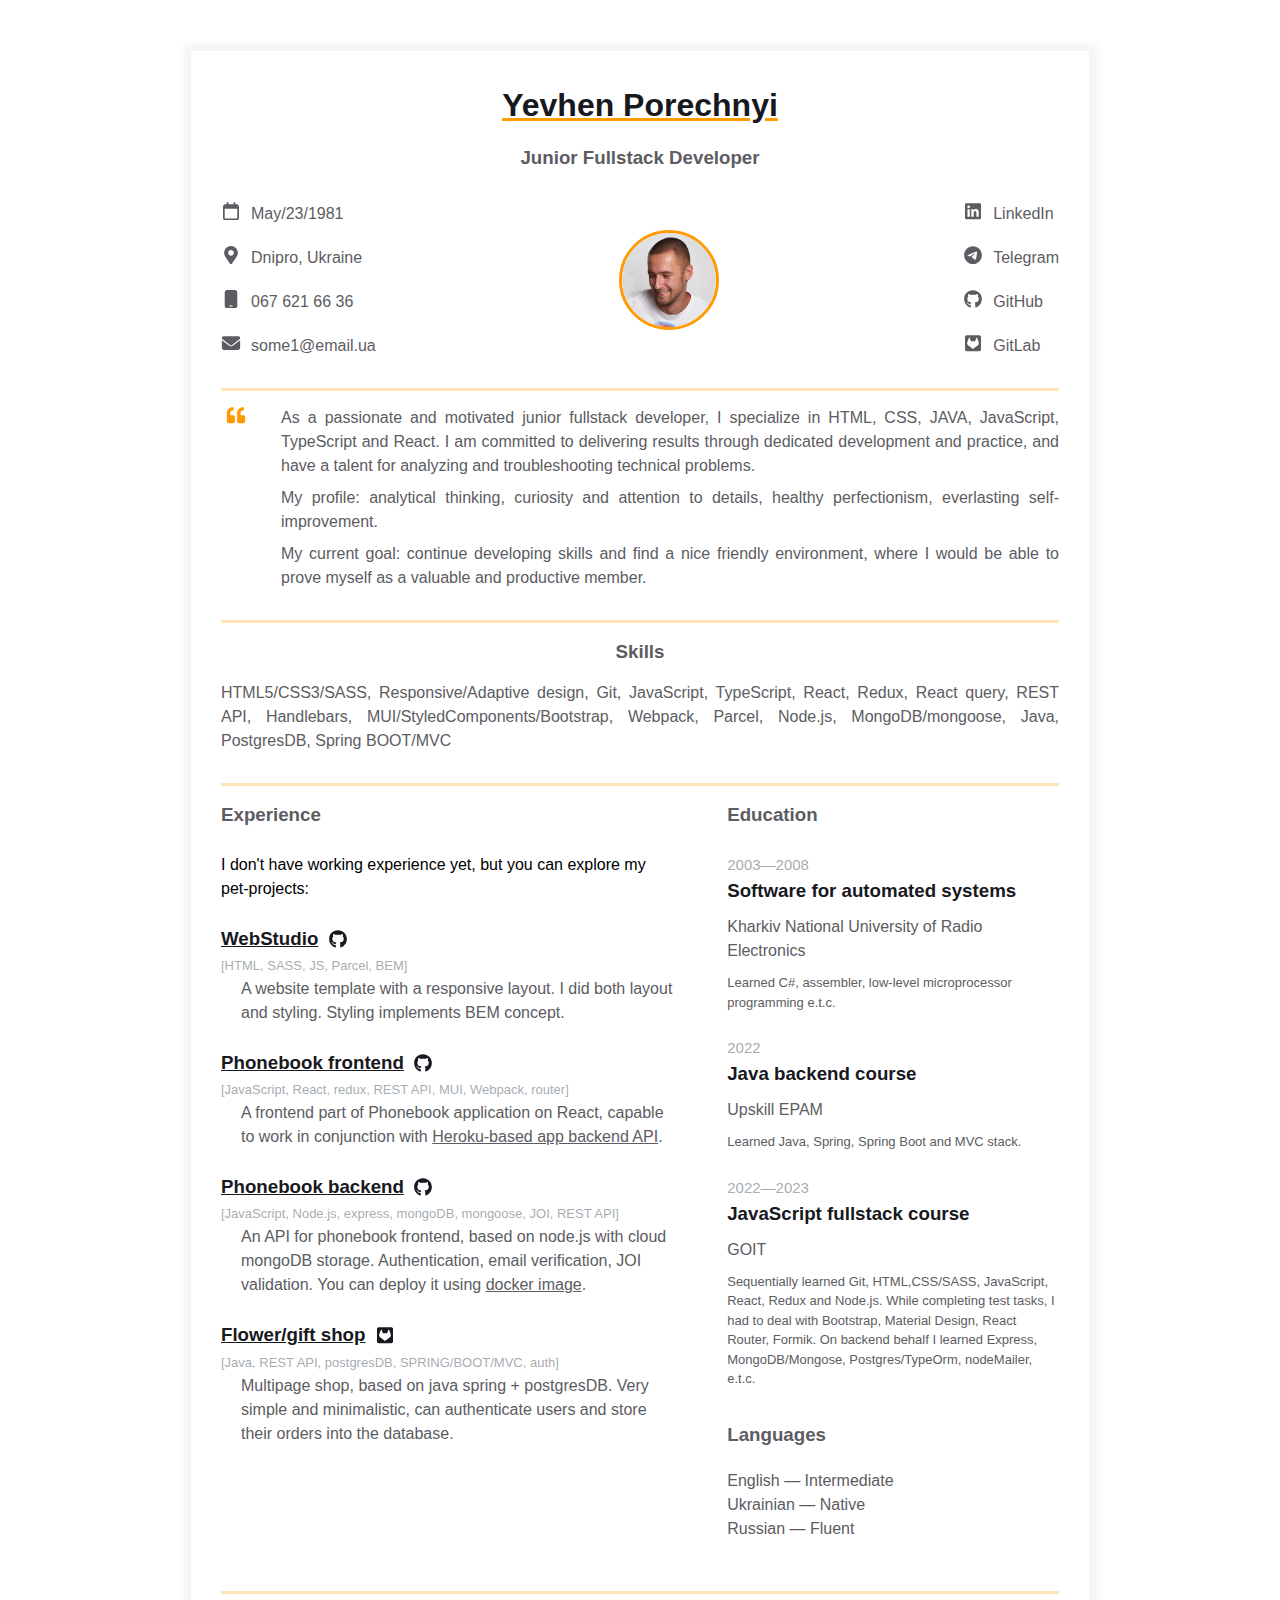
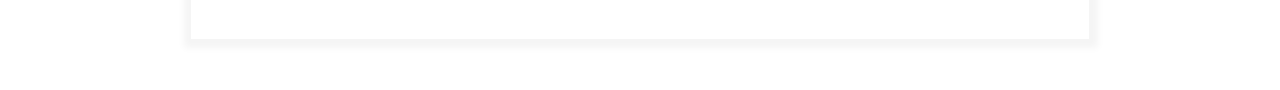
==== index.html @ d9908622 "Fill up education and languages sections. Adopt some styles to conform the data." ====
<!DOCTYPE html>
<html>
  <head>
    <meta charset="UTF-8" />
    <meta name="viewport" content="width=device-width, initial-scale=1" />
    <title>Résumé</title>
    <link rel="stylesheet" href="styles.css" />
  </head>
  <body>
    <main>
      <div class="resume">
        <div class="container">
          <div class="resume__block">
            <h1 class="contact-info__header">Yevhen Porechnyi</h1>
            <h3 class="contact-info__sub-header">Junior Fullstack Developer</h3>

            <div class="contact_info_container fh">
              <div class="contact-info__block">
                <div class="contact-info__item">
                  <div class="contact-info__item-icon-wrapper">
                    <svg class="contact-info__item-icon">
                      <use href="assets/icons.svg#calendar" />
                    </svg>
                  </div>
                  <span>May/23/1981</span>
                </div>
                <div class="contact-info__item">
                  <div class="contact-info__item-icon-wrapper">
                    <svg class="contact-info__item-icon">
                      <use href="assets/icons.svg#address" />
                    </svg>
                  </div>
                  <span>Dnipro, Ukraine</span>
                </div>
                <a href="tel: +380676216636" rel="author" class="contact-info__item">
                  <div class="contact-info__item-icon-wrapper">
                    <svg class="contact-info__item-icon">
                      <use href="assets/icons.svg#mobile" />
                    </svg>
                  </div>
                  <span>067 621 66 36</span>
                </a>
                <a href="email: some1@email.ua" rel="author" class="contact-info__item">
                  <div class="contact-info__item-icon-wrapper">
                    <svg class="contact-info__item-icon">
                      <use href="assets/icons.svg#envelope" />
                    </svg>
                  </div>
                  <span>some1@email.ua</span>
                </a>
              </div>

              <div class="contact-info__block contact-info__block--center">
                <img class="contact-info__avatar" src="assets/avatar.png" alt="Avatar" />
              </div>

              <div class="contact-info__block">
                <a href="https://www.linkedin.com/in/some14u" rel="author" class="contact-info__item">
                  <div class="contact-info__item-icon-wrapper">
                    <svg class="contact-info__item-icon">
                      <use href="assets/icons.svg#linkedIn" />
                    </svg>
                  </div>
                  <span>LinkedIn</span>
                </a>
                <a href="https://t.me/some14you" rel="author" class="contact-info__item">
                  <div class="contact-info__item-icon-wrapper">
                    <svg class="contact-info__item-icon">
                      <use href="assets/icons.svg#telegram" />
                    </svg>
                  </div>
                  <span>Telegram</span>
                </a>
                <a href="https://github.com/Some14u" rel="author" class="contact-info__item">
                  <div class="contact-info__item-icon-wrapper">
                    <svg class="contact-info__item-icon">
                      <use href="assets/icons.svg#gitHub" />
                    </svg>
                  </div>
                  <span>GitHub</span>
                </a>
                <a href="https://gitlab.com/Some14u" rel="author" class="contact-info__item">
                  <div class="contact-info__item-icon-wrapper">
                    <svg class="contact-info__item-icon">
                      <use href="assets/icons.svg#gitLab" />
                    </svg>
                  </div>
                  <span>GitLab</span>
                </a>
              </div>
            </div>
          </div>
        </div>
        <div class="container">
          <div class="resume__block">
            <div class="intro">
              <div class="intro__icon-wrapper">
                <svg class="intro__icon">
                  <use href="assets/icons.svg#quote" />
                </svg>
              </div>
              <div>
                <p class="intro_text">
                  As a passionate and motivated junior fullstack developer, I specialize in HTML, CSS, JAVA, JavaScript, TypeScript and React. I am committed to delivering results through dedicated
                  development and practice, and have a talent for analyzing and troubleshooting technical problems.
                </p>
                <p class="intro_text">My profile: analytical thinking, curiosity and attention to details, healthy perfectionism, everlasting self-improvement.</p>
                <p class="intro_text">My current goal: continue developing skills and find a nice friendly environment, where I would be able to prove myself as a valuable and productive member.</p>
              </div>
            </div>
          </div>
        </div>
        <div class="container">
          <div class="resume__block">
            <div class="skills">
              <h3 class="skills__header">Skills</h3>
              <p class="skills__text">
                HTML5/CSS3/SASS, Responsive/Adaptive design, Git, JavaScript, TypeScript, React, Redux, React query, REST API, Handlebars, MUI/StyledComponents/Bootstrap, Webpack, Parcel, Node.js,
                MongoDB/mongoose, Java, PostgresDB, Spring BOOT/MVC
              </p>
            </div>
          </div>
        </div>
        <div class="container">
          <div class="resume__block">
            <div class="main-info fh">
              <div class="experiences">
                <h3 class="experiences__header">Experience</h3>
                <p>I don't have working experience yet, but you can explore my pet-projects:</p>
                <div class="experiences__company-project">
                  <h3 class="experiences__company-project-name">
                    <a href="https://some14u.github.io/goit-markup-hw-08">WebStudio</a>
                    <a class="experiences__company-project-link-icon-wrapper" href="https://github.com/Some14u/goit-markup-hw-08">
                      <svg class="contact-info__item-icon">
                        <use href="assets/icons.svg#gitHub" />
                      </svg>
                    </a>
                  </h3>
                  <span class="experiences__company-project-skills">[HTML, SASS, JS, Parcel, BEM]</span>
                  <div class="experiences__company-project-description">A website template with a responsive layout. I did both layout and styling. Styling implements BEM concept.</div>
                </div>
                <div class="experiences__company-project">
                  <h3 class="experiences__company-project-name">
                    <a href="https://some14u.github.io/goit-react-hw-08-phonebook">Phonebook frontend</a>
                    <a class="experiences__company-project-link-icon-wrapper" href="https://github.com/Some14u/goit-react-hw-08-phonebook">
                      <svg class="contact-info__item-icon">
                        <use href="assets/icons.svg#gitHub" />
                      </svg>
                    </a>
                  </h3>
                  <span class="experiences__company-project-skills">[JavaScript, React, redux, REST API, MUI, Webpack, router]</span>
                  <div class="experiences__company-project-description">
                    A frontend part of Phonebook application on React, capable to work in conjunction with <a href="https://connections-api.herokuapp.com/docs/">Heroku-based app backend API</a>.
                  </div>
                </div>
                <div class="experiences__company-project">
                  <h3 class="experiences__company-project-name">
                    <a href="https://hub.docker.com/r/some14u/hw06-email">Phonebook backend</a>
                    <a class="experiences__company-project-link-icon-wrapper" href="https://github.com/Some14u/goit-nodejs-homework-phonebook">
                      <svg class="contact-info__item-icon">
                        <use href="assets/icons.svg#gitHub" />
                      </svg>
                    </a>
                  </h3>
                  <span class="experiences__company-project-skills">[JavaScript, Node.js, express, mongoDB, mongoose, JOI, REST API]</span>
                  <div class="experiences__company-project-description">
                    An API for phonebook frontend, based on node.js with cloud mongoDB storage. Authentication, email verification, JOI validation. You can deploy it using
                    <a href="https://hub.docker.com/r/some14u/hw06-email">docker image</a>.
                  </div>
                </div>
                <div class="experiences__company-project">
                  <h3 class="experiences__company-project-name">
                    <a href="https://gitlab.com/Some14u/capstone-project-epam/-/raw/main/Docs/Capstone%20project%20interface%20design.pdf">Flower/gift shop</a>
                    <a class="experiences__company-project-link-icon-wrapper" href="https://gitlab.com/Some14u/capstone-project-epam">
                      <svg class="contact-info__item-icon">
                        <use href="assets/icons.svg#gitLab" />
                      </svg>
                    </a>
                  </h3>
                  <span class="experiences__company-project-skills">[Java, REST API, postgresDB, SPRING/BOOT/MVC, auth]</span>
                  <div class="experiences__company-project-description">
                    Multipage shop, based on java spring + postgresDB. Very simple and minimalistic, can authenticate users and store their orders into the database.
                  </div>
                </div>
              </div>

              <div class="additional-info fv">
                <div class="additional-info fv">
                  <div class="additional-info__education">
                    <h3 class="additional-info__education-header">Education</h3>

                    <div class="additional-info__education-university">
                      <span class="additional-info__education-university-durability">2003—2008</span>
                      <h3 class="additional-info__education-university-speciality">Software for automated systems</h3>
                      <p class="additional-info__education-university-name">Kharkiv National University of Radio Electronics</p>
                      <p class="additional-info__education-university-info">Learned C#, assembler, low-level microprocessor programming e.t.c.</p>
                    </div>

                    <div class="additional-info__education-university">
                      <span class="additional-info__education-university-durability">2022</span>
                      <h3 class="additional-info__education-university-speciality">Java backend course</h3>
                      <p class="additional-info__education-university-name">Upskill EPAM</p>
                      <p class="additional-info__education-university-info">Learned Java, Spring, Spring Boot and MVC stack.</p>
                    </div>

                    <div class="additional-info__education-university">
                      <span class="additional-info__education-university-durability">2022—2023</span>
                      <h3 class="additional-info__education-university-speciality">JavaScript fullstack course</h3>
                      <p class="additional-info__education-university-name">GOIT</p>
                      <p class="additional-info__education-university-info">
                        Sequentially learned Git, HTML,CSS/SASS, JavaScript, React, Redux and Node.js. While completing test tasks, I had to deal with Bootstrap, Material Design, React Router, Formik.
                        On backend behalf I learned Express, MongoDB/Mongose, Postgres/TypeOrm, nodeMailer, e.t.c.
                      </p>
                    </div>
                  </div>
                  <div class="additional-info__languages">
                    <h3 class="additional-info__languages-header">Languages</h3>
                    <p class="additional-info__languages-item">English — Intermediate</p>
                    <p class="additional-info__languages-item">Ukrainian — Native</p>
                    <p class="additional-info__languages-item">Russian — Fluent</p>
                  </div>
                </div>
              </div>
            </div>
          </div>
        </div>
      </div>
    </main>
  </body>
</html>
---- styles.css ----
/* General styles */

* {
  margin: 0;
  padding: 0;
  box-sizing: border-box;
}

body {
  font-family: Arial, Helvetica, sans-serif;
  line-height: 1.5;

  --primary-text-color: #181820;
  --secondary-text-color: #5c5c62;
  --durability-text-color: #6a737d9c;
  --icon-color: #6a737d;
  --border-color: #ff9a0045;
  --text-decoration-color: #ff9a00;
}

.container {
  margin: 0 auto;
  padding: 0 30px;
  max-width: 900px;
}

.fh {
  display: flex;
  flex-direction: row;
  justify-content: space-between;
}

.fv {
  display: flex;
  flex-direction: column;
  justify-content: space-between;
}

.resume {
  margin: 50px auto;
  border: 1px solid #f5f5f5;
  box-shadow: 1px 1px 7px 7px #f5f5f5;
  padding: 30px 0;
  max-width: 900px;
}

.resume__block {
  border-bottom: 3px solid var(--border-color);
  padding-bottom: 30px;
  margin-bottom: 15px;
}

@media screen and (max-width: 576px) {

  .main-info,
  .contact_info_container {
    flex-direction: column;
  }

  .contact_info_container {
    align-items: center;
  }

  .contact-info__block:not(:last-child) {
    margin-bottom: 20px;
  }

  .experiences {
    margin-right: 0;
  }
}

/* Contact info styles */

.contact-info__header,
.contact-info__sub-header {
  text-align: center;
}

.contact-info__header {
  color: var(--primary-text-color);
  margin-bottom: 15px;
  text-decoration-color: var(--text-decoration-color);
  text-decoration-line: underline;
}

.contact-info__sub-header {
  color: var(--secondary-text-color);
  margin-bottom: 30px;
}

.contact-info__block {
  display: flex;
  flex-direction: column;
  justify-content: space-between;
}

.contact-info__block--center {
  justify-content: center;
}

.contact-info__item {
  color: var(--secondary-text-color);
  text-decoration: none;
  display: flex;
  justify-content: start;
}

.contact-info__item:not(:last-child) {
  margin-bottom: 20px;
}

.contact-info__item-icon-wrapper {
  margin-right: 10px;
  width: 20px;
  display: flex;
  justify-content: center;
}

.contact-info__item-icon path {
  fill: var(--icon-color);
}

.contact-info__item-icon {
  height: 1.1428rem;
  vertical-align: text-bottom;
}

.contact-info__avatar {
  border-radius: 50%;
  width: 100px;
  height: 100px;
  object-fit: cover;
  border: 3px solid;
  border-color: var(--text-decoration-color);
}

/* Intro and skills styles */

.intro {
  display: flex;
  justify-content: start;
}

.intro__icon-wrapper {
  margin-right: 30px;
  width: 30px;
  display: flex;
  justify-content: center;
}

.intro__icon {
  height: 1.1428rem;
  vertical-align: text-bottom;
}

.intro__icon use {
  color: var(--text-decoration-color);
}

.intro_text {
  color: var(--secondary-text-color);
  text-align: justify;
}

.intro_text:not(:last-child) {
  margin-bottom: .5em;
}

.skills__header {
  color: var(--secondary-text-color);
  text-align: center;
  margin-bottom: 15px;
}

.skills__text {
  color: var(--secondary-text-color);
  text-align: justify;
}

/* Experience and additional info styles */

.experiences {
  flex: 1 1 55%;
  display: flex;
  flex-direction: column;
  gap: 1.5em;
  margin-right: 50px;
}

.experiences__header {
  color: var(--secondary-text-color);
  text-align: left;
}

.experiences__company-project {
  color: var(--secondary-text-color);
}

.experiences__company-project-skills {
  color: var(--durability-text-color);
  text-align: left;
  margin-bottom: 10px;
  font-size: 13px;
}

.experiences__company-project-name {
  color: var(--primary-text-color);
  display: flex;
  gap: 0.5em;
}

.experiences__company-project-name a {
  color: var(--primary-text-color);
}

.experiences__company-project-link-icon-wrapper {
  margin-right: 10px;
  width: 20px;
  display: flex;
  justify-content: center;
  align-items: center;
}

.experiences__company-project-description {
  color: var(--secondary-text-color);
  padding-left: 20px;
}

.experiences__company-project-description a {
  color: var(--secondary-text-color);
}

.additional-info {
  flex: 1 1 40%;
}

.additional-info__education {
  margin-bottom: 2em;
  display: flex;
  flex-direction: column;
  gap: 1.5em;
}

.additional-info__education-header {
  color: var(--secondary-text-color);
  text-align: left;
}

.additional-info__education-university {
  color: var(--durability-text-color);
}

.additional-info__education-university-durability {
  color: var(--durability-text-color);
  text-align: left;
  margin-bottom: 10px;
  font-size: 15px;
}

.additional-info__education-university-speciality {
  color: var(--primary-text-color);
  text-align: left;
  margin-bottom: 10px;
}

.additional-info__education-university-name {
  color: var(--secondary-text-color);
  margin-bottom: 10px;
}

.additional-info__education-university-info {
  color: var(--secondary-text-color);
  font-size: 13px;
}

.additional-info__languages {
  margin-bottom: 20px;
}

.additional-info__languages-header {
  color: var(--secondary-text-color);
  text-align: left;
  margin-bottom: 20px;
}

.additional-info__languages-item {
  color: var(--secondary-text-color);
}
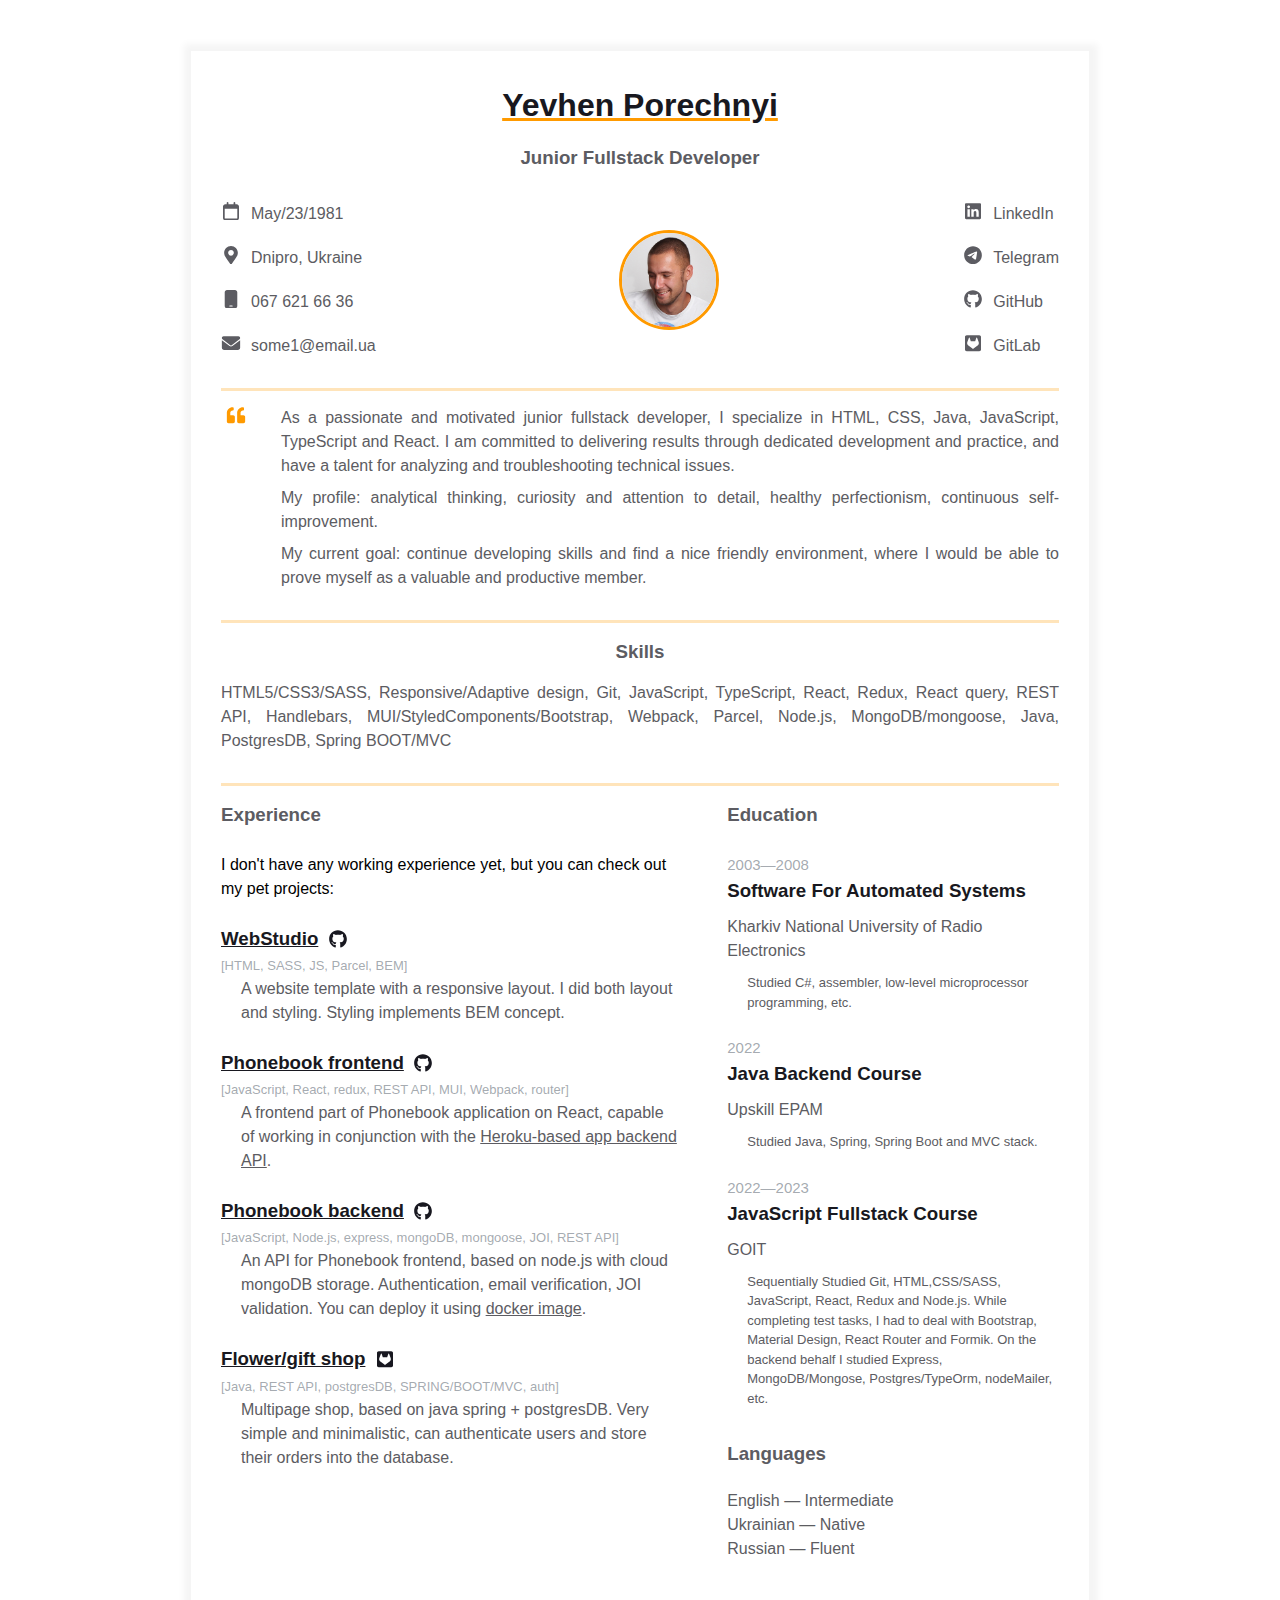
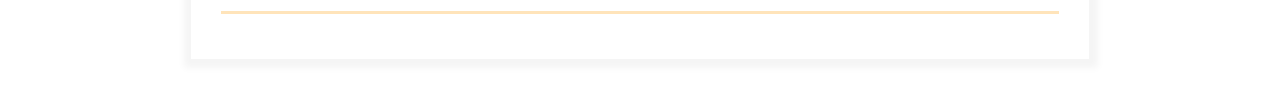
==== commit fa5f6b3e: "Fix minor style issues and various typos in the text" ====
--- a/index.html
+++ b/index.html
@@ -101,10 +101,10 @@
               </div>
               <div>
                 <p class="intro_text">
-                  As a passionate and motivated junior fullstack developer, I specialize in HTML, CSS, JAVA, JavaScript, TypeScript and React. I am committed to delivering results through dedicated
-                  development and practice, and have a talent for analyzing and troubleshooting technical problems.
+                  As a passionate and motivated junior fullstack developer, I specialize in HTML, CSS, Java, JavaScript, TypeScript and React. I am committed to delivering results through dedicated
+                  development and practice, and have a talent for analyzing and troubleshooting technical issues.
                 </p>
-                <p class="intro_text">My profile: analytical thinking, curiosity and attention to details, healthy perfectionism, everlasting self-improvement.</p>
+                <p class="intro_text">My profile: analytical thinking, curiosity and attention to detail, healthy perfectionism, continuous self-improvement.</p>
                 <p class="intro_text">My current goal: continue developing skills and find a nice friendly environment, where I would be able to prove myself as a valuable and productive member.</p>
               </div>
             </div>
@@ -126,7 +126,7 @@
             <div class="main-info fh">
               <div class="experiences">
                 <h3 class="experiences__header">Experience</h3>
-                <p>I don't have working experience yet, but you can explore my pet-projects:</p>
+                <p>I don't have any working experience yet, but you can check out my pet projects:</p>
                 <div class="experiences__company-project">
                   <h3 class="experiences__company-project-name">
                     <a href="https://some14u.github.io/goit-markup-hw-08">WebStudio</a>
@@ -150,7 +150,8 @@
                   </h3>
                   <span class="experiences__company-project-skills">[JavaScript, React, redux, REST API, MUI, Webpack, router]</span>
                   <div class="experiences__company-project-description">
-                    A frontend part of Phonebook application on React, capable to work in conjunction with <a href="https://connections-api.herokuapp.com/docs/">Heroku-based app backend API</a>.
+                    A frontend part of Phonebook application on React, capable of working in conjunction with the
+                    <a href="https://connections-api.herokuapp.com/docs/">Heroku-based app backend API</a>.
                   </div>
                 </div>
                 <div class="experiences__company-project">
@@ -164,7 +165,7 @@
                   </h3>
                   <span class="experiences__company-project-skills">[JavaScript, Node.js, express, mongoDB, mongoose, JOI, REST API]</span>
                   <div class="experiences__company-project-description">
-                    An API for phonebook frontend, based on node.js with cloud mongoDB storage. Authentication, email verification, JOI validation. You can deploy it using
+                    An API for Phonebook frontend, based on node.js with cloud mongoDB storage. Authentication, email verification, JOI validation. You can deploy it using
                     <a href="https://hub.docker.com/r/some14u/hw06-email">docker image</a>.
                   </div>
                 </div>
@@ -191,25 +192,25 @@
 
                     <div class="additional-info__education-university">
                       <span class="additional-info__education-university-durability">2003—2008</span>
-                      <h3 class="additional-info__education-university-speciality">Software for automated systems</h3>
+                      <h3 class="additional-info__education-university-speciality">Software For Automated Systems</h3>
                       <p class="additional-info__education-university-name">Kharkiv National University of Radio Electronics</p>
-                      <p class="additional-info__education-university-info">Learned C#, assembler, low-level microprocessor programming e.t.c.</p>
+                      <p class="additional-info__education-university-info">Studied C#, assembler, low-level microprocessor programming, etc.</p>
                     </div>
 
                     <div class="additional-info__education-university">
                       <span class="additional-info__education-university-durability">2022</span>
-                      <h3 class="additional-info__education-university-speciality">Java backend course</h3>
+                      <h3 class="additional-info__education-university-speciality">Java Backend Course</h3>
                       <p class="additional-info__education-university-name">Upskill EPAM</p>
-                      <p class="additional-info__education-university-info">Learned Java, Spring, Spring Boot and MVC stack.</p>
+                      <p class="additional-info__education-university-info">Studied Java, Spring, Spring Boot and MVC stack.</p>
                     </div>
 
                     <div class="additional-info__education-university">
                       <span class="additional-info__education-university-durability">2022—2023</span>
-                      <h3 class="additional-info__education-university-speciality">JavaScript fullstack course</h3>
+                      <h3 class="additional-info__education-university-speciality">JavaScript Fullstack Course</h3>
                       <p class="additional-info__education-university-name">GOIT</p>
                       <p class="additional-info__education-university-info">
-                        Sequentially learned Git, HTML,CSS/SASS, JavaScript, React, Redux and Node.js. While completing test tasks, I had to deal with Bootstrap, Material Design, React Router, Formik.
-                        On backend behalf I learned Express, MongoDB/Mongose, Postgres/TypeOrm, nodeMailer, e.t.c.
+                        Sequentially Studied Git, HTML,CSS/SASS, JavaScript, React, Redux and Node.js. While completing test tasks, I had to deal with Bootstrap, Material Design, React Router and
+                        Formik. On the backend behalf I studied Express, MongoDB/Mongose, Postgres/TypeOrm, nodeMailer, etc.
                       </p>
                     </div>
                   </div>
--- a/styles.css
+++ b/styles.css
@@ -48,26 +48,6 @@
   border-bottom: 3px solid var(--border-color);
   padding-bottom: 30px;
   margin-bottom: 15px;
-}
-
-@media screen and (max-width: 576px) {
-
-  .main-info,
-  .contact_info_container {
-    flex-direction: column;
-  }
-
-  .contact_info_container {
-    align-items: center;
-  }
-
-  .contact-info__block:not(:last-child) {
-    margin-bottom: 20px;
-  }
-
-  .experiences {
-    margin-right: 0;
-  }
 }
 
 /* Contact info styles */
@@ -272,6 +252,7 @@
 .additional-info__education-university-info {
   color: var(--secondary-text-color);
   font-size: 13px;
+  padding-left: 20px;
 }
 
 .additional-info__languages {
@@ -286,4 +267,27 @@
 
 .additional-info__languages-item {
   color: var(--secondary-text-color);
+}
+
+/* Media queries (should be here to override selectors with equal specificity) */
+
+@media screen and (max-width: 576px) {
+
+  .main-info,
+  .contact_info_container {
+    flex-direction: column;
+  }
+
+  .contact_info_container {
+    align-items: center;
+  }
+
+  .contact-info__block:not(:last-child) {
+    margin-bottom: 20px;
+  }
+
+  .experiences {
+    margin-right: 0;
+    margin-bottom: 2em;
+  }
 }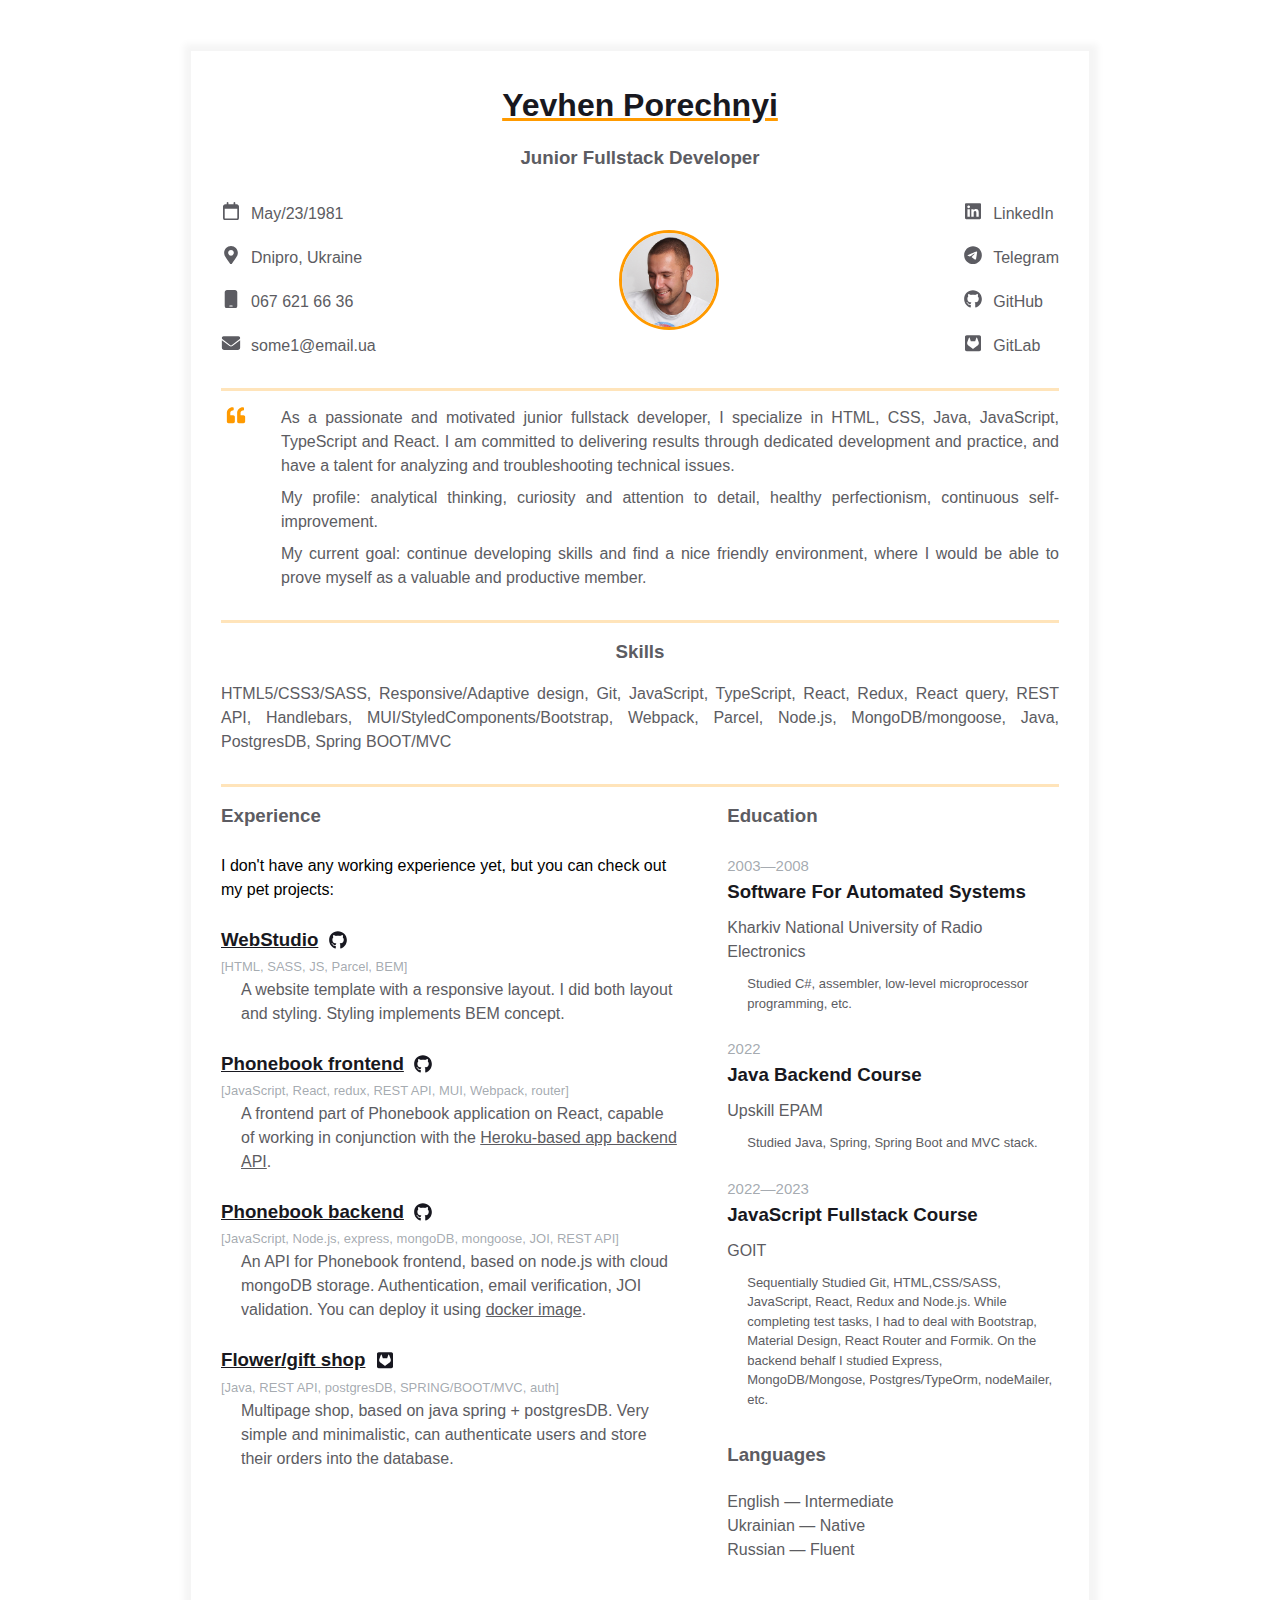
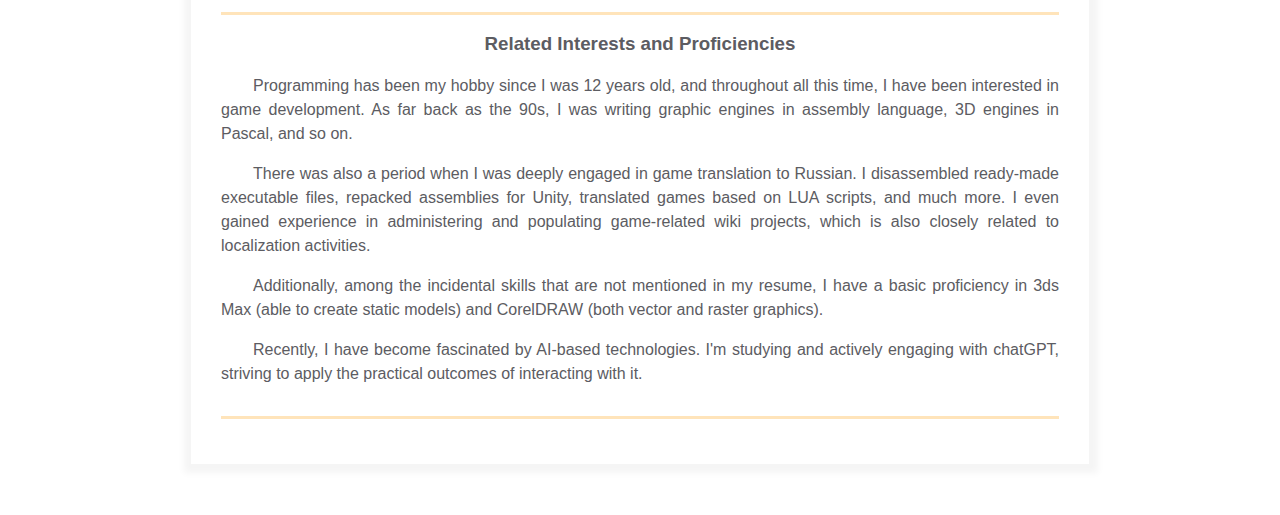
==== commit eefa2472: "Add Related Interests and Proficiencies section" ====
--- a/index.html
+++ b/index.html
@@ -225,6 +225,28 @@
             </div>
           </div>
         </div>
+        <div class="container">
+          <div class="resume__block">
+            <div class="related-interests">
+              <h3 class="related-interests__header">Related Interests and Proficiencies</h3>
+              <p class="related-interests__text">
+                Programming has been my hobby since I was 12 years old, and throughout all this time, I have been interested in game development. As far back as the 90s, I was writing graphic engines
+                in assembly language, 3D engines in Pascal, and so on.
+              </p>
+              <p class="related-interests__text">
+                There was also a period when I was deeply engaged in game translation to Russian. I disassembled ready-made executable files, repacked assemblies for Unity, translated games based on
+                LUA scripts, and much more. I even gained experience in administering and populating game-related wiki projects, which is also closely related to localization activities.
+              </p>
+              <p class="related-interests__text">
+                Additionally, among the incidental skills that are not mentioned in my resume, I have a basic proficiency in 3ds Max (able to create static models) and CorelDRAW (both vector and
+                raster graphics).
+              </p>
+              <p class="related-interests__text">
+                Recently, I have become fascinated by AI-based technologies. I'm studying and actively engaging with chatGPT, striving to apply the practical outcomes of interacting with it.
+              </p>
+            </div>
+          </div>
+        </div>
       </div>
     </main>
   </body>
--- a/styles.css
+++ b/styles.css
@@ -115,7 +115,7 @@
   border-color: var(--text-decoration-color);
 }
 
-/* Intro and skills styles */
+/* Intro, skills and related interests styles */
 
 .intro {
   display: flex;
@@ -147,15 +147,27 @@
   margin-bottom: .5em;
 }
 
-.skills__header {
+.skills,
+.related-interests {
+  display: flex;
+  flex-direction: column;
+  gap: 1em;
+}
+
+.skills__header,
+.related-interests__header {
   color: var(--secondary-text-color);
   text-align: center;
-  margin-bottom: 15px;
-}
-
-.skills__text {
+}
+
+.skills__text,
+.related-interests__text {
   color: var(--secondary-text-color);
   text-align: justify;
+}
+
+.related-interests__text {
+  text-indent: 2em;
 }
 
 /* Experience and additional info styles */
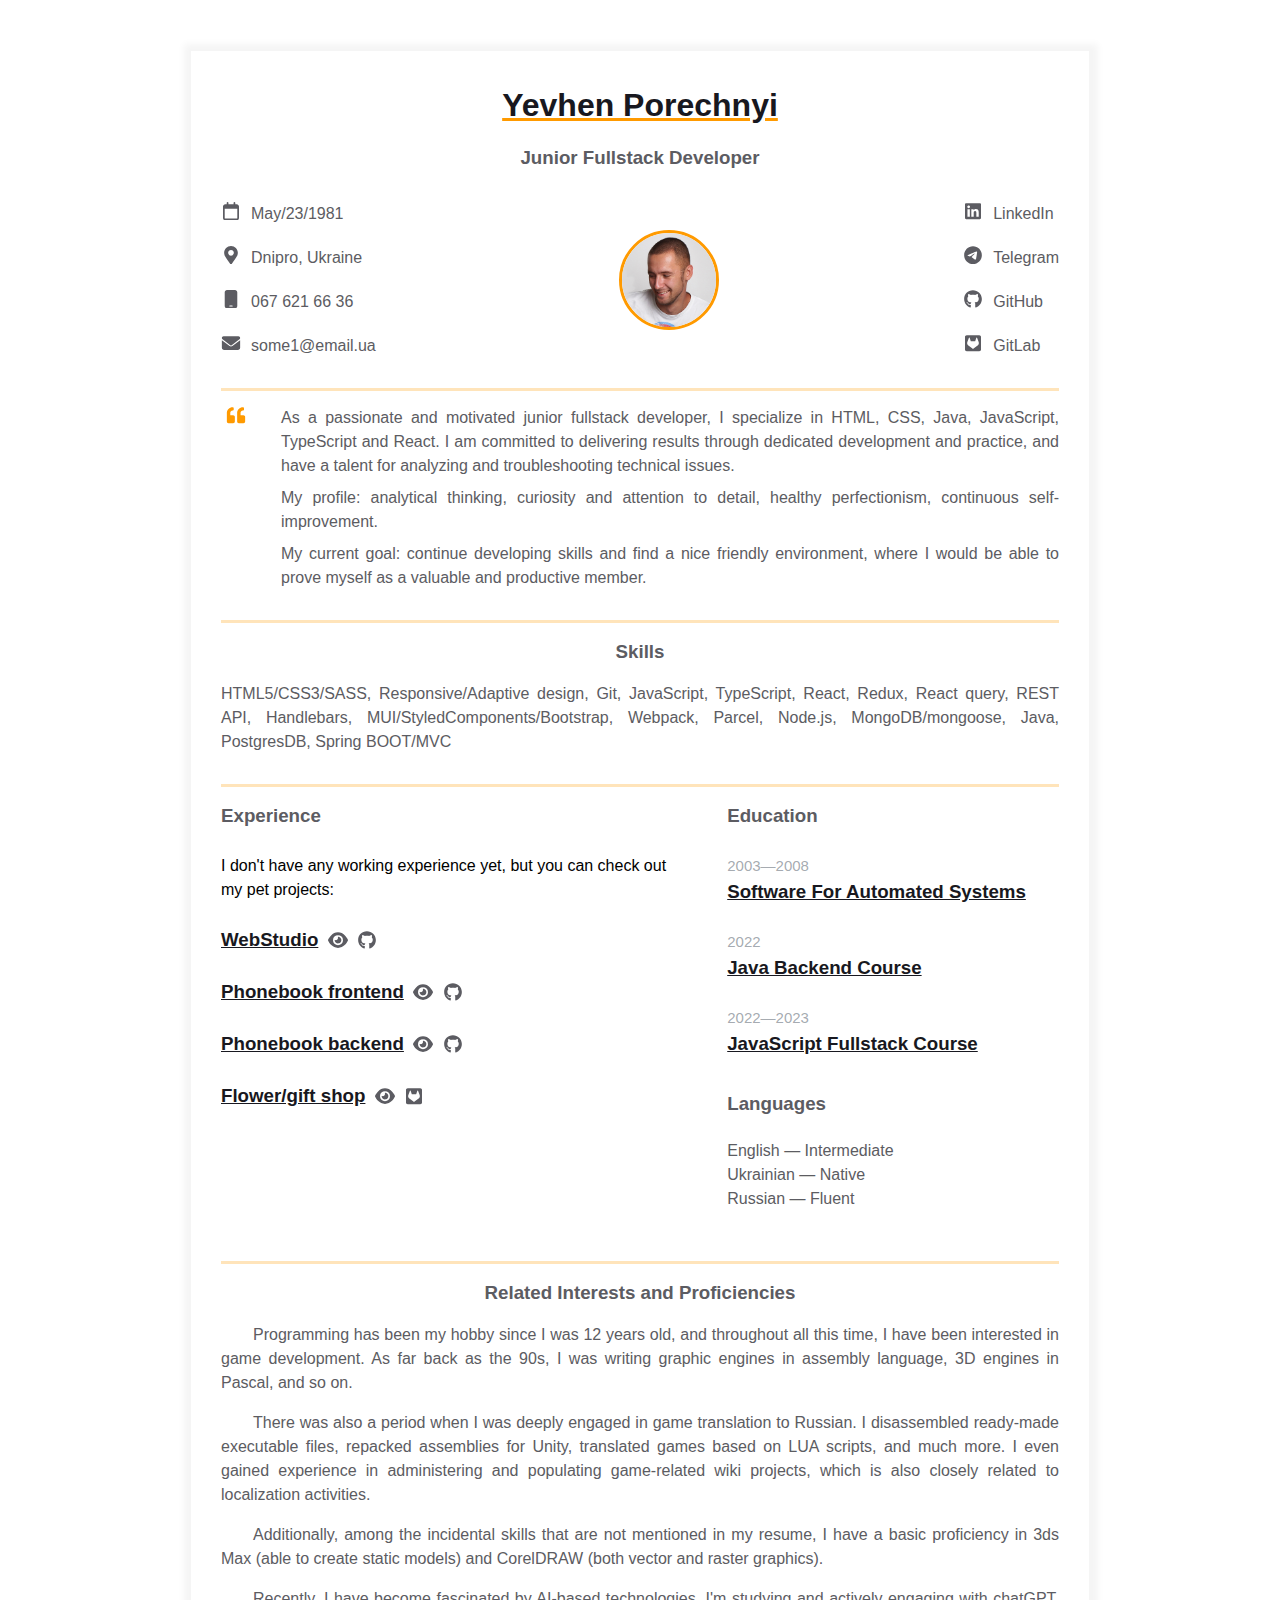
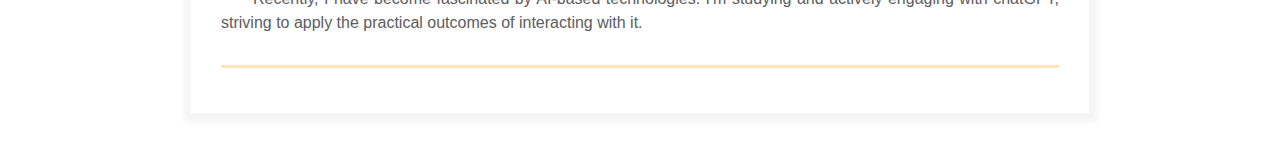
==== commit 2782a71f: "Make all experience and education elements interactively collapsible" ====
--- a/index.html
+++ b/index.html
@@ -129,58 +129,86 @@
                 <p>I don't have any working experience yet, but you can check out my pet projects:</p>
                 <div class="experiences__company-project">
                   <h3 class="experiences__company-project-name">
-                    <a href="https://some14u.github.io/goit-markup-hw-08">WebStudio</a>
+                    <a href="#" class="experiences__company-project toggler" aria-expanded="false" aria-controls="web-studio-content">WebStudio</a>
+                    <a class="experiences__company-project-link-icon-wrapper" href="https://some14u.github.io/goit-markup-hw-08">
+                      <svg class="contact-info__item-icon">
+                        <use href="assets/icons.svg#eye" />
+                      </svg>
+                    </a>
                     <a class="experiences__company-project-link-icon-wrapper" href="https://github.com/Some14u/goit-markup-hw-08">
                       <svg class="contact-info__item-icon">
                         <use href="assets/icons.svg#gitHub" />
                       </svg>
                     </a>
                   </h3>
-                  <span class="experiences__company-project-skills">[HTML, SASS, JS, Parcel, BEM]</span>
-                  <div class="experiences__company-project-description">A website template with a responsive layout. I did both layout and styling. Styling implements BEM concept.</div>
+                  <div class="experiences__company-project collapsible-content" id="web-studio-content">
+                    <span class="experiences__company-project-skills">[HTML, SASS, JS, Parcel, BEM]</span>
+                    <div class="experiences__company-project-description">A website template with a responsive layout. I did both layout and styling. Styling implements BEM concept.</div>
+                  </div>
                 </div>
                 <div class="experiences__company-project">
                   <h3 class="experiences__company-project-name">
-                    <a href="https://some14u.github.io/goit-react-hw-08-phonebook">Phonebook frontend</a>
+                    <a href="#" class="experiences__company-project toggler" aria-expanded="false" aria-controls="phonebook-frontend-content">Phonebook frontend</a>
+                    <a class="experiences__company-project-link-icon-wrapper" href="https://some14u.github.io/goit-react-hw-08-phonebook">
+                      <svg class="contact-info__item-icon">
+                        <use href="assets/icons.svg#eye" />
+                      </svg>
+                    </a>
                     <a class="experiences__company-project-link-icon-wrapper" href="https://github.com/Some14u/goit-react-hw-08-phonebook">
                       <svg class="contact-info__item-icon">
                         <use href="assets/icons.svg#gitHub" />
                       </svg>
                     </a>
                   </h3>
-                  <span class="experiences__company-project-skills">[JavaScript, React, redux, REST API, MUI, Webpack, router]</span>
-                  <div class="experiences__company-project-description">
-                    A frontend part of Phonebook application on React, capable of working in conjunction with the
-                    <a href="https://connections-api.herokuapp.com/docs/">Heroku-based app backend API</a>.
+                  <div class="experiences__company-project collapsible-content" id="phonebook-frontend-content">
+                    <span class="experiences__company-project-skills">[JavaScript, React, redux, REST API, MUI, Webpack, router]</span>
+                    <div class="experiences__company-project-description">
+                      A frontend part of Phonebook application on React, capable of working in conjunction with the
+                      <a href="https://connections-api.herokuapp.com/docs/">Heroku-based app backend API</a>.
+                    </div>
                   </div>
                 </div>
                 <div class="experiences__company-project">
                   <h3 class="experiences__company-project-name">
-                    <a href="https://hub.docker.com/r/some14u/hw06-email">Phonebook backend</a>
+                    <a href="#" class="experiences__company-project toggler" aria-expanded="false" aria-controls="phonebook-backend-content">Phonebook backend</a>
+                    <a class="experiences__company-project-link-icon-wrapper" href="https://hub.docker.com/r/some14u/hw06-email">
+                      <svg class="contact-info__item-icon">
+                        <use href="assets/icons.svg#eye" />
+                      </svg>
+                    </a>
                     <a class="experiences__company-project-link-icon-wrapper" href="https://github.com/Some14u/goit-nodejs-homework-phonebook">
                       <svg class="contact-info__item-icon">
                         <use href="assets/icons.svg#gitHub" />
                       </svg>
                     </a>
                   </h3>
-                  <span class="experiences__company-project-skills">[JavaScript, Node.js, express, mongoDB, mongoose, JOI, REST API]</span>
-                  <div class="experiences__company-project-description">
-                    An API for Phonebook frontend, based on node.js with cloud mongoDB storage. Authentication, email verification, JOI validation. You can deploy it using
-                    <a href="https://hub.docker.com/r/some14u/hw06-email">docker image</a>.
+                  <div class="experiences__company-project collapsible-content" id="phonebook-backend-content">
+                    <span class="experiences__company-project-skills">[JavaScript, Node.js, express, mongoDB, mongoose, JOI, REST API]</span>
+                    <div class="experiences__company-project-description">
+                      An API for Phonebook frontend, based on node.js with cloud mongoDB storage. Authentication, email verification, JOI validation. You can deploy it using
+                      <a href="https://hub.docker.com/r/some14u/hw06-email">docker image</a>.
+                    </div>
                   </div>
                 </div>
                 <div class="experiences__company-project">
                   <h3 class="experiences__company-project-name">
-                    <a href="https://gitlab.com/Some14u/capstone-project-epam/-/raw/main/Docs/Capstone%20project%20interface%20design.pdf">Flower/gift shop</a>
+                    <a href="#" class="experiences__company-project toggler" aria-expanded="false" aria-controls="flower-gift-shop-content">Flower/gift shop</a>
+                    <a class="experiences__company-project-link-icon-wrapper" href="https://gitlab.com/Some14u/capstone-project-epam/-/raw/main/Docs/Capstone%20project%20interface%20design.pdf">
+                      <svg class="contact-info__item-icon">
+                        <use href="assets/icons.svg#eye" />
+                      </svg>
+                    </a>
                     <a class="experiences__company-project-link-icon-wrapper" href="https://gitlab.com/Some14u/capstone-project-epam">
                       <svg class="contact-info__item-icon">
                         <use href="assets/icons.svg#gitLab" />
                       </svg>
                     </a>
                   </h3>
-                  <span class="experiences__company-project-skills">[Java, REST API, postgresDB, SPRING/BOOT/MVC, auth]</span>
-                  <div class="experiences__company-project-description">
-                    Multipage shop, based on java spring + postgresDB. Very simple and minimalistic, can authenticate users and store their orders into the database.
+                  <div class="experiences__company-project collapsible-content" id="flower-gift-shop-content">
+                    <span class="experiences__company-project-skills">[Java, REST API, postgresDB, SPRING/BOOT/MVC, auth]</span>
+                    <div class="experiences__company-project-description">
+                      Multipage shop, based on java spring + postgresDB. Very simple and minimalistic, can authenticate users and store their orders into the database.
+                    </div>
                   </div>
                 </div>
               </div>
@@ -192,26 +220,38 @@
 
                     <div class="additional-info__education-university">
                       <span class="additional-info__education-university-durability">2003—2008</span>
-                      <h3 class="additional-info__education-university-speciality">Software For Automated Systems</h3>
-                      <p class="additional-info__education-university-name">Kharkiv National University of Radio Electronics</p>
-                      <p class="additional-info__education-university-info">Studied C#, assembler, low-level microprocessor programming, etc.</p>
+                      <h3 class="additional-info__education-university-speciality">
+                        <a href="#" class="experiences__company-project toggler" aria-expanded="false" aria-controls="knure-content">Software For Automated Systems</a>
+                      </h3>
+                      <div class="additional-info__education-university collapsible-content" id="knure-content">
+                        <p class="additional-info__education-university-name">Kharkiv National University of Radio Electronics</p>
+                        <p class="additional-info__education-university-info">Studied C#, assembler, low-level microprocessor programming, etc.</p>
+                      </div>
                     </div>
 
                     <div class="additional-info__education-university">
                       <span class="additional-info__education-university-durability">2022</span>
-                      <h3 class="additional-info__education-university-speciality">Java Backend Course</h3>
-                      <p class="additional-info__education-university-name">Upskill EPAM</p>
-                      <p class="additional-info__education-university-info">Studied Java, Spring, Spring Boot and MVC stack.</p>
+                      <h3 class="additional-info__education-university-speciality">
+                        <a href="#" class="experiences__company-project toggler" aria-expanded="false" aria-controls="epam-content">Java Backend Course</a>
+                      </h3>
+                      <div class="additional-info__education-university collapsible-content" id="epam-content">
+                        <p class="additional-info__education-university-name">Upskill EPAM</p>
+                        <p class="additional-info__education-university-info">Studied Java, Spring, Spring Boot and MVC stack.</p>
+                      </div>
                     </div>
 
                     <div class="additional-info__education-university">
                       <span class="additional-info__education-university-durability">2022—2023</span>
-                      <h3 class="additional-info__education-university-speciality">JavaScript Fullstack Course</h3>
-                      <p class="additional-info__education-university-name">GOIT</p>
-                      <p class="additional-info__education-university-info">
-                        Sequentially Studied Git, HTML,CSS/SASS, JavaScript, React, Redux and Node.js. While completing test tasks, I had to deal with Bootstrap, Material Design, React Router and
-                        Formik. On the backend behalf I studied Express, MongoDB/Mongose, Postgres/TypeOrm, nodeMailer, etc.
-                      </p>
+                      <h3 class="additional-info__education-university-speciality">
+                        <a href="#" class="experiences__company-project toggler" aria-expanded="false" aria-controls="goit-content">JavaScript Fullstack Course</a>
+                      </h3>
+                      <div class="additional-info__education-university collapsible-content" id="goit-content">
+                        <p class="additional-info__education-university-name">GOIT</p>
+                        <p class="additional-info__education-university-info">
+                          Sequentially Studied Git, HTML,CSS/SASS, JavaScript, React, Redux and Node.js. While completing test tasks, I had to deal with Bootstrap, Material Design, React Router and
+                          Formik. On the backend behalf I studied Express, MongoDB/Mongose, Postgres/TypeOrm, nodeMailer, etc.
+                        </p>
+                      </div>
                     </div>
                   </div>
                   <div class="additional-info__languages">
@@ -249,5 +289,20 @@
         </div>
       </div>
     </main>
+    <script>
+      const togglers = document.querySelectorAll("[class$='toggler']");
+
+      togglers.forEach((toggler) => {
+        toggler.addEventListener("click", (e) => {
+          e.preventDefault();
+          const content = document.getElementById(toggler.getAttribute("aria-controls"));
+
+          const isOpen = toggler.getAttribute("aria-expanded") === "true";
+          toggler.setAttribute("aria-expanded", !isOpen);
+
+          content.style.maxHeight = isOpen ? null : content.scrollHeight + "px";
+        });
+      });
+    </script>
   </body>
 </html>
--- a/styles.css
+++ b/styles.css
@@ -48,6 +48,16 @@
   border-bottom: 3px solid var(--border-color);
   padding-bottom: 30px;
   margin-bottom: 15px;
+}
+
+.collapsible-content {
+  max-height: 0;
+  overflow: hidden;
+  transition: max-height 0.3s ease;
+}
+
+a.toggler {
+  color: var(--primary-text-color);
 }
 
 /* Contact info styles */
@@ -189,6 +199,18 @@
   color: var(--secondary-text-color);
 }
 
+.experiences__company-project-name {
+  color: var(--primary-text-color);
+  display: flex;
+  gap: 0.5em;
+}
+
+.collapsible-content {
+  max-height: 0;
+  overflow: hidden;
+  transition: max-height 0.3s ease;
+}
+
 .experiences__company-project-skills {
   color: var(--durability-text-color);
   text-align: left;
@@ -196,18 +218,8 @@
   font-size: 13px;
 }
 
-.experiences__company-project-name {
-  color: var(--primary-text-color);
-  display: flex;
-  gap: 0.5em;
-}
-
-.experiences__company-project-name a {
-  color: var(--primary-text-color);
-}
-
 .experiences__company-project-link-icon-wrapper {
-  margin-right: 10px;
+  color: var(--secondary-text-color);
   width: 20px;
   display: flex;
   justify-content: center;
@@ -253,7 +265,6 @@
 .additional-info__education-university-speciality {
   color: var(--primary-text-color);
   text-align: left;
-  margin-bottom: 10px;
 }
 
 .additional-info__education-university-name {
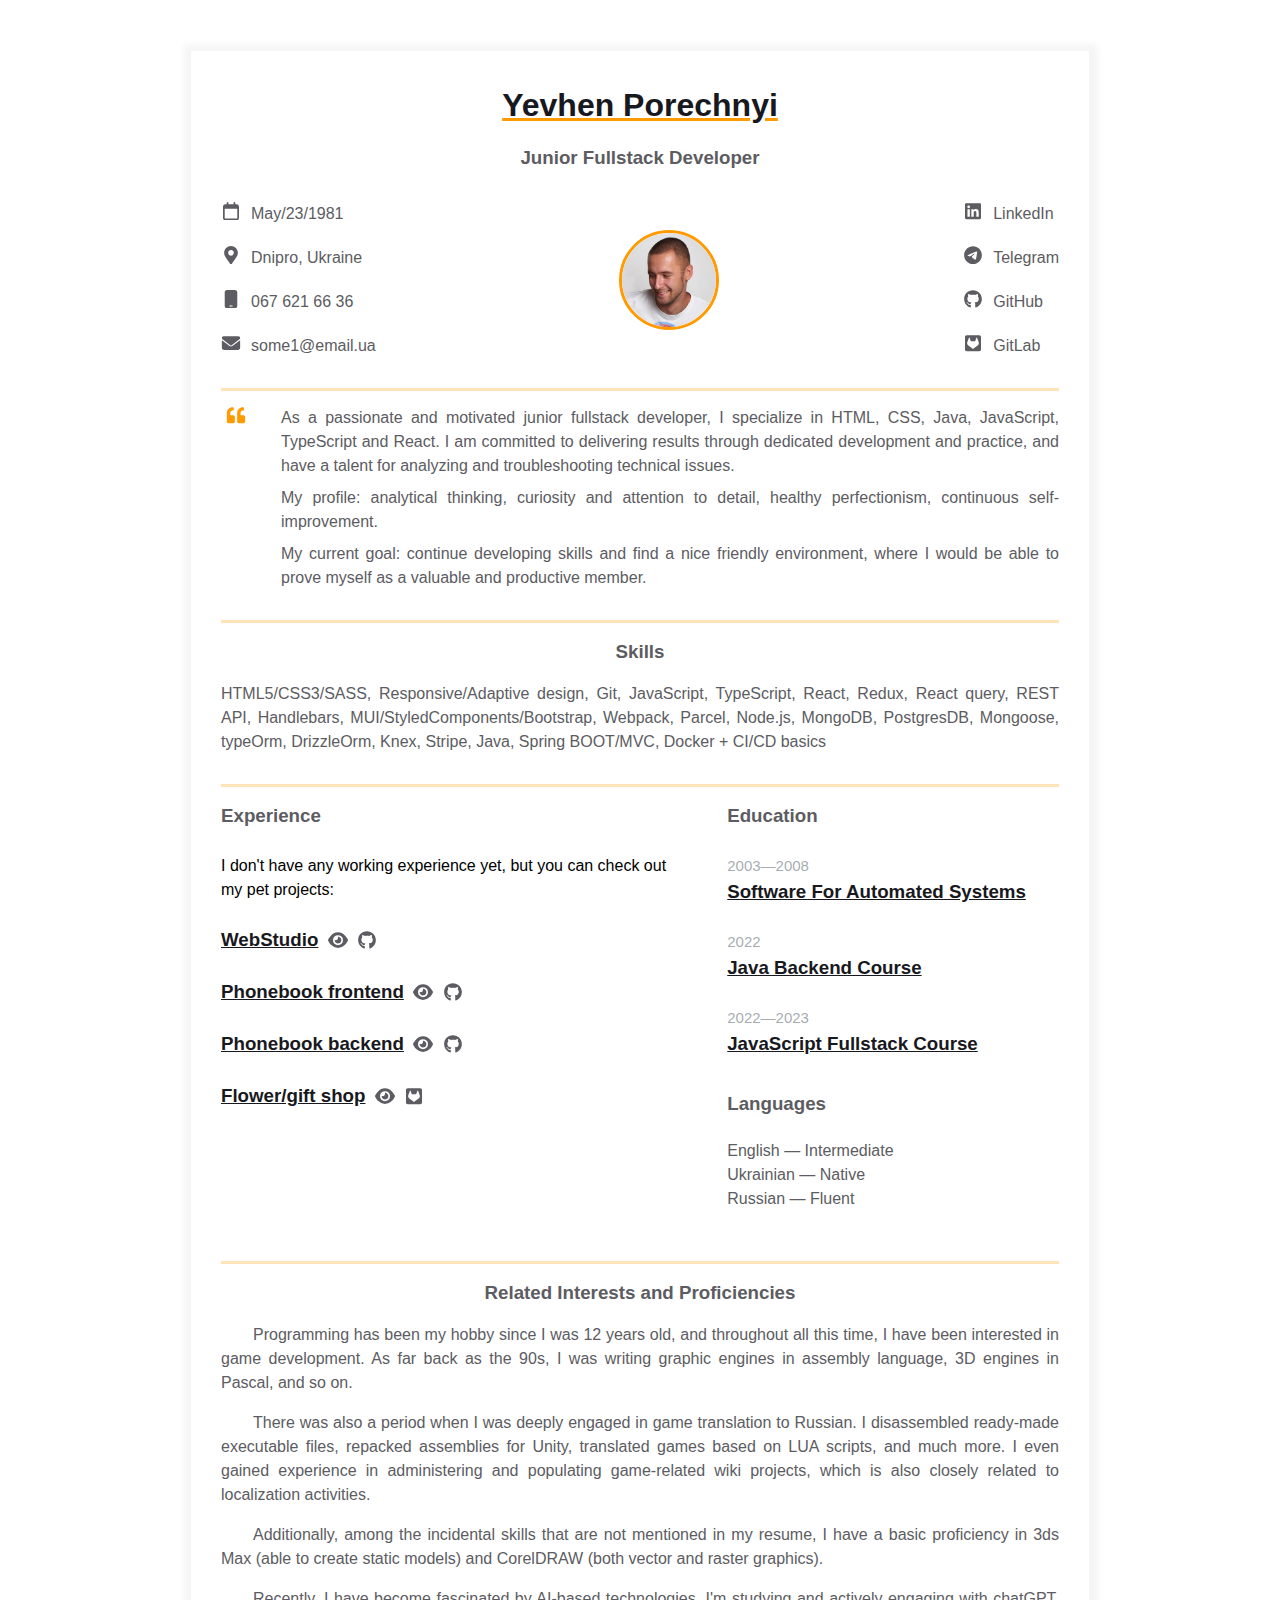
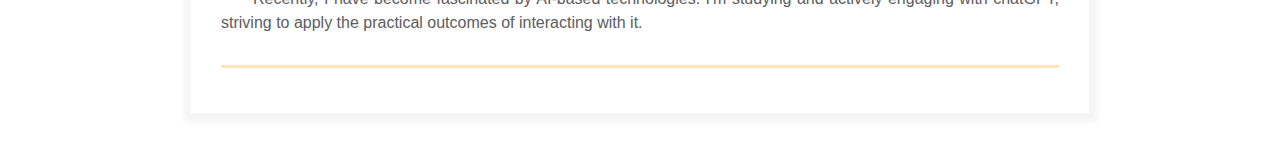
==== commit f7bffac4: "update profile, add all_included version of it" ====
--- a/index.html
+++ b/index.html
@@ -1,5 +1,5 @@
 <!DOCTYPE html>
-<html>
+<html lang="en">
   <head>
     <meta charset="UTF-8" />
     <meta name="viewport" content="width=device-width, initial-scale=1" />
@@ -32,7 +32,7 @@
                   </div>
                   <span>Dnipro, Ukraine</span>
                 </div>
-                <a href="tel: +380676216636" rel="author" class="contact-info__item">
+                <a href="tel:+380676216636" rel="author" class="contact-info__item">
                   <div class="contact-info__item-icon-wrapper">
                     <svg class="contact-info__item-icon">
                       <use href="assets/icons.svg#mobile" />
@@ -40,7 +40,7 @@
                   </div>
                   <span>067 621 66 36</span>
                 </a>
-                <a href="email: some1@email.ua" rel="author" class="contact-info__item">
+                <a href="email:some1@email.ua" rel="author" class="contact-info__item">
                   <div class="contact-info__item-icon-wrapper">
                     <svg class="contact-info__item-icon">
                       <use href="assets/icons.svg#envelope" />
@@ -51,7 +51,7 @@
               </div>
 
               <div class="contact-info__block contact-info__block--center">
-                <img class="contact-info__avatar" src="assets/avatar.png" alt="Avatar" />
+                <img class="contact-info__avatar" src="/assets/avatar.png" alt="Avatar" />
               </div>
 
               <div class="contact-info__block">
@@ -115,8 +115,7 @@
             <div class="skills">
               <h3 class="skills__header">Skills</h3>
               <p class="skills__text">
-                HTML5/CSS3/SASS, Responsive/Adaptive design, Git, JavaScript, TypeScript, React, Redux, React query, REST API, Handlebars, MUI/StyledComponents/Bootstrap, Webpack, Parcel, Node.js,
-                MongoDB/mongoose, Java, PostgresDB, Spring BOOT/MVC
+                HTML5/CSS3/SASS, Responsive/Adaptive design, Git, JavaScript, TypeScript, React, Redux, React query, REST API, Handlebars, MUI/StyledComponents/Bootstrap, Webpack, Parcel, Node.js, MongoDB, PostgresDB, Mongoose, typeOrm, DrizzleOrm, Knex, Stripe, Java, Spring BOOT/MVC, Docker + CI/CD basics
               </p>
             </div>
           </div>
@@ -130,12 +129,12 @@
                 <div class="experiences__company-project">
                   <h3 class="experiences__company-project-name">
                     <a href="#" class="experiences__company-project toggler" aria-expanded="false" aria-controls="web-studio-content">WebStudio</a>
-                    <a class="experiences__company-project-link-icon-wrapper" href="https://some14u.github.io/goit-markup-hw-08">
+                    <a class="experiences__company-project-link-icon-wrapper" href="https://some14u.github.io/goit-markup-hw-08" title="Demonstration">
                       <svg class="contact-info__item-icon">
                         <use href="assets/icons.svg#eye" />
                       </svg>
                     </a>
-                    <a class="experiences__company-project-link-icon-wrapper" href="https://github.com/Some14u/goit-markup-hw-08">
+                    <a class="experiences__company-project-link-icon-wrapper" href="https://github.com/Some14u/goit-markup-hw-08" title="Source code">
                       <svg class="contact-info__item-icon">
                         <use href="assets/icons.svg#gitHub" />
                       </svg>
@@ -149,12 +148,12 @@
                 <div class="experiences__company-project">
                   <h3 class="experiences__company-project-name">
                     <a href="#" class="experiences__company-project toggler" aria-expanded="false" aria-controls="phonebook-frontend-content">Phonebook frontend</a>
-                    <a class="experiences__company-project-link-icon-wrapper" href="https://some14u.github.io/goit-react-hw-08-phonebook">
+                    <a class="experiences__company-project-link-icon-wrapper" href="https://some14u.github.io/goit-react-hw-08-phonebook" title="Demonstration">
                       <svg class="contact-info__item-icon">
                         <use href="assets/icons.svg#eye" />
                       </svg>
                     </a>
-                    <a class="experiences__company-project-link-icon-wrapper" href="https://github.com/Some14u/goit-react-hw-08-phonebook">
+                    <a class="experiences__company-project-link-icon-wrapper" href="https://github.com/Some14u/goit-react-hw-08-phonebook" title="Source code">
                       <svg class="contact-info__item-icon">
                         <use href="assets/icons.svg#gitHub" />
                       </svg>
@@ -171,12 +170,12 @@
                 <div class="experiences__company-project">
                   <h3 class="experiences__company-project-name">
                     <a href="#" class="experiences__company-project toggler" aria-expanded="false" aria-controls="phonebook-backend-content">Phonebook backend</a>
-                    <a class="experiences__company-project-link-icon-wrapper" href="https://hub.docker.com/r/some14u/hw06-email">
+                    <a class="experiences__company-project-link-icon-wrapper" href="https://hub.docker.com/r/some14u/hw06-email" title="Docker image">
                       <svg class="contact-info__item-icon">
                         <use href="assets/icons.svg#eye" />
                       </svg>
                     </a>
-                    <a class="experiences__company-project-link-icon-wrapper" href="https://github.com/Some14u/goit-nodejs-homework-phonebook">
+                    <a class="experiences__company-project-link-icon-wrapper" href="https://github.com/Some14u/goit-nodejs-homework-phonebook" title="Source code">
                       <svg class="contact-info__item-icon">
                         <use href="assets/icons.svg#gitHub" />
                       </svg>
@@ -193,12 +192,16 @@
                 <div class="experiences__company-project">
                   <h3 class="experiences__company-project-name">
                     <a href="#" class="experiences__company-project toggler" aria-expanded="false" aria-controls="flower-gift-shop-content">Flower/gift shop</a>
-                    <a class="experiences__company-project-link-icon-wrapper" href="https://gitlab.com/Some14u/capstone-project-epam/-/raw/main/Docs/Capstone%20project%20interface%20design.pdf">
+                    <a
+                      class="experiences__company-project-link-icon-wrapper"
+                      href="https://gitlab.com/Some14u/capstone-project-epam/-/raw/main/Docs/Capstone%20project%20interface%20design.pdf"
+                      title="Description and screenshots"
+                    >
                       <svg class="contact-info__item-icon">
                         <use href="assets/icons.svg#eye" />
                       </svg>
                     </a>
-                    <a class="experiences__company-project-link-icon-wrapper" href="https://gitlab.com/Some14u/capstone-project-epam">
+                    <a class="experiences__company-project-link-icon-wrapper" href="https://gitlab.com/Some14u/capstone-project-epam" title="Source code">
                       <svg class="contact-info__item-icon">
                         <use href="assets/icons.svg#gitLab" />
                       </svg>
@@ -293,12 +296,14 @@
       const togglers = document.querySelectorAll("[class$='toggler']");
 
       togglers.forEach((toggler) => {
+        toggler.setAttribute("title", "Show details");
         toggler.addEventListener("click", (e) => {
           e.preventDefault();
           const content = document.getElementById(toggler.getAttribute("aria-controls"));
 
           const isOpen = toggler.getAttribute("aria-expanded") === "true";
           toggler.setAttribute("aria-expanded", !isOpen);
+          toggler.setAttribute("title", isOpen ? "Show details" : "Hide details");
 
           content.style.maxHeight = isOpen ? null : content.scrollHeight + "px";
         });
--- a/styles.css
+++ b/styles.css
@@ -294,7 +294,7 @@
 
 /* Media queries (should be here to override selectors with equal specificity) */
 
-@media screen and (max-width: 576px) {
+@media screen and (width <=576px) {
 
   .main-info,
   .contact_info_container {
